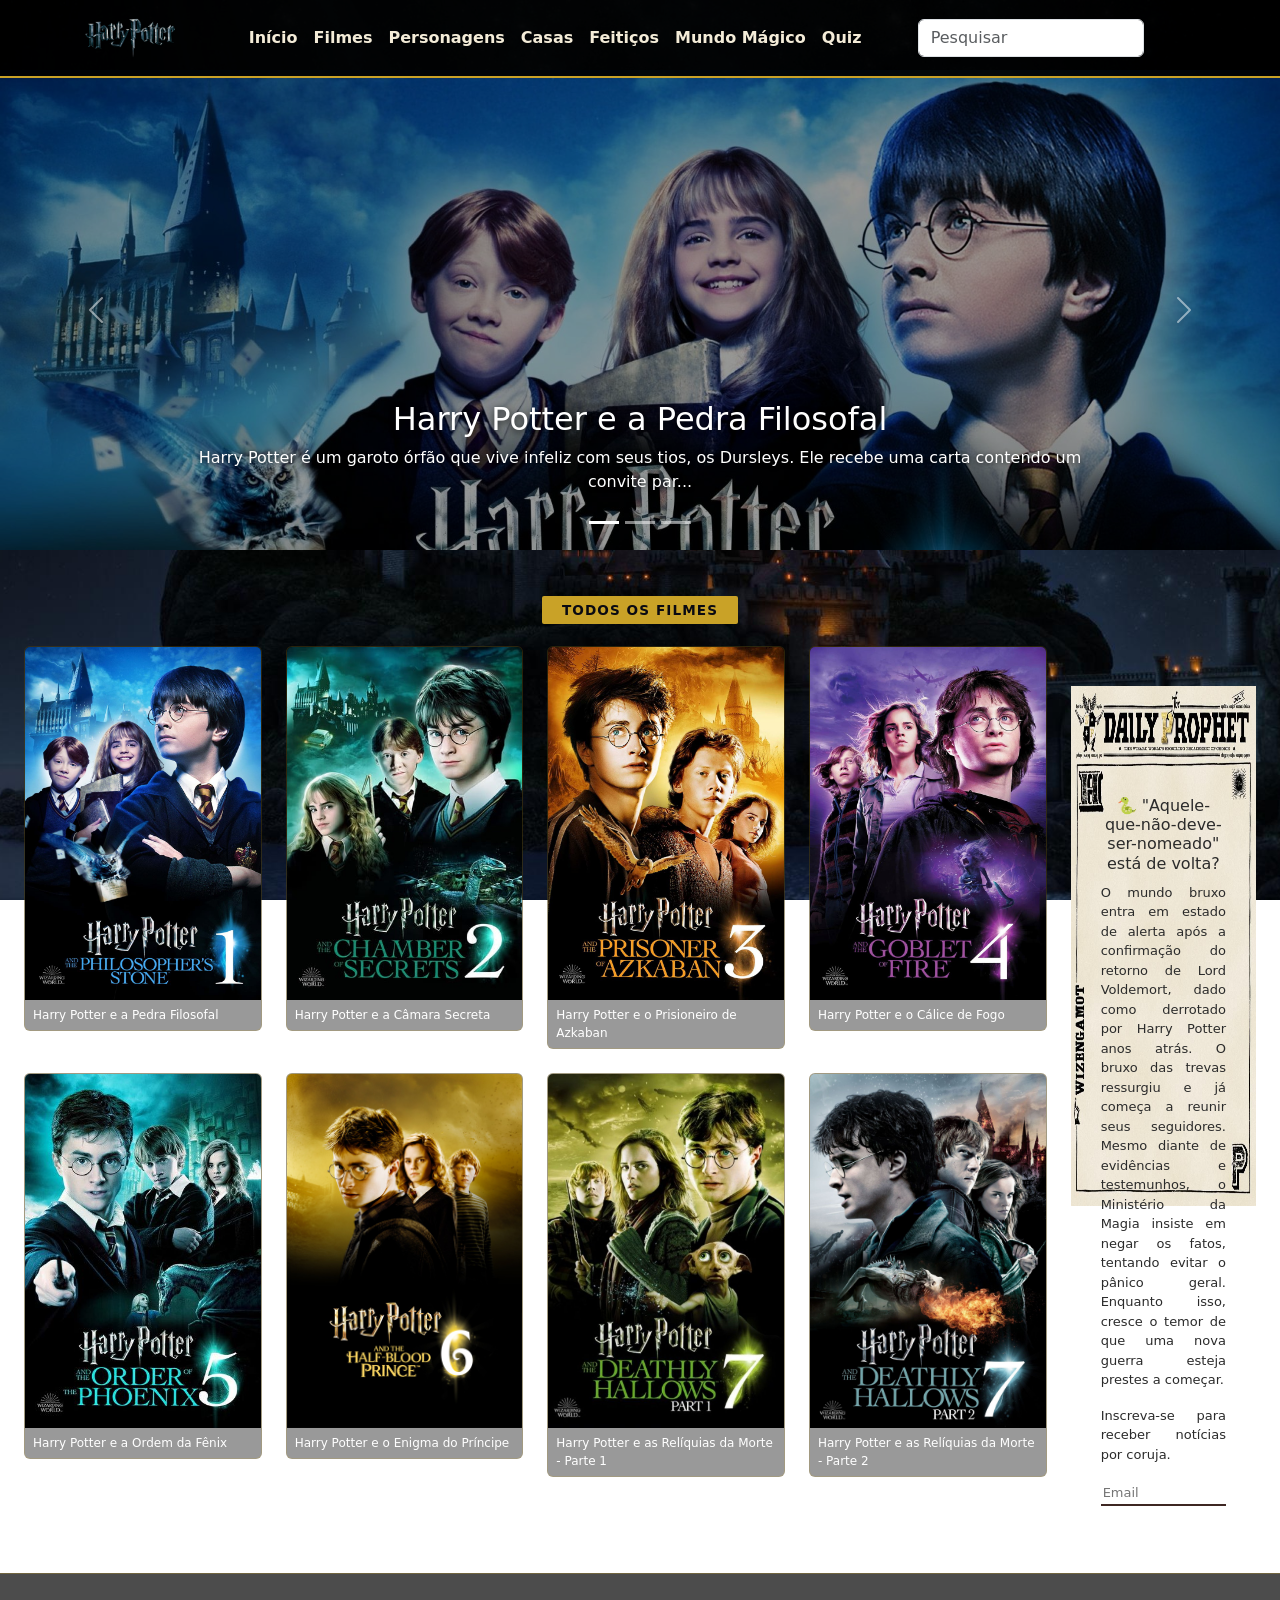
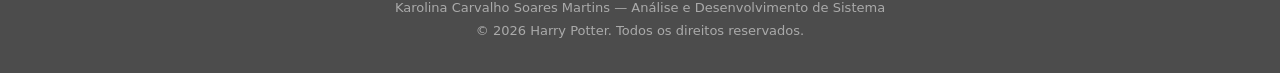
==== index.html @ fdc305bf "Cria estrutura inicial do site com HTML, CSS, JavaScript e db.json" ====
<!DOCTYPE html>
<html lang="pt-br">
<head>
    <meta charset="UTF-8">
    <meta name="viewport" content="width=device-width, initial-scale=1.0">
    <title>Harry Potter</title>
    <link href="https://cdn.jsdelivr.net/npm/bootstrap@5.3.0/dist/css/bootstrap.min.css" rel="stylesheet">
    <link rel="stylesheet" href="/style.css">
</head>
<body>

    <header>
        <nav class="navbar navbar-expand-lg fixed-top cabecalho">
            <div class="container">
                <a class="navbar-brand" href="#">
                    <img src="imgs/HP-logo.png" alt="Harry Potter" height="50px">
                </a>
                <button class="navbar-toggler" type="button" data-bs-toggle="collapse" data-bs-target="#navbarNav">
                    <span class="navbar-toggler-icon"></span>
                </button>
                <div class="collapse navbar-collapse justify-content-center" id="navbarNav">
                    <div class="navbar-nav">
                        <a class="nav-link cabecalhocor" href="#"><strong>Início</strong></a>
                        <a class="nav-link cabecalhocor" href="#filmes"><strong>Filmes</strong></a>
                        <a class="nav-link cabecalhocor" href="#"><strong>Personagens</strong></a>
                        <a class="nav-link cabecalhocor" href="#"><strong>Casas</strong></a>
                        <a class="nav-link cabecalhocor" href="#"><strong>Feitiços</strong></a>
                        <a class="nav-link cabecalhocor" href="#"><strong>Mundo Mágico</strong></a>
                        <a class="nav-link cabecalhocor" href="#"><strong>Quiz</strong></a>
                    </div>
                    <form class="d-flex ms-5" role="search">
                        <input class="form-control me-2" type="search" placeholder="Pesquisar">
                    </form>
                </div>
            </div>
        </nav>
    </header>

    <main class="main-content">

        <!-- CARROSSEL HERO -->
        <div id="heroCarrossel" class="carousel slide hero-banner" data-bs-ride="carousel" data-bs-interval="4000">
            <div class="carousel-indicators" id="carrosselIndicadores"></div>
            <div class="carousel-inner h-100" id="carrosselInner"></div>
            <button class="carousel-control-prev" type="button" data-bs-target="#heroCarrossel" data-bs-slide="prev">
                <span class="carousel-control-prev-icon"></span>
            </button>
            <button class="carousel-control-next" type="button" data-bs-target="#heroCarrossel" data-bs-slide="next">
                <span class="carousel-control-next-icon"></span>
            </button>
        </div>

        <!-- GRID DE FILMES + PROFETA DIÁRIO -->
        <section class="container-fluid py-5 px-4" id="filmes">
            <div class="text-center mb-4">
                <span class="filmes-tag">Todos os Filmes</span>
            </div>
            <div class="row">
                <div class="col-lg-10">
                    <div class="row g-4" id="listaFilmes"></div>
                </div>
                <div class="col-lg-2 mt-5 mt-lg-0">
                    <div class="profeta-diario">
                        <h3>🐍 "Aquele-que-não-deve-ser-nomeado" está de volta?</h3>
                        <p>O mundo bruxo entra em estado de alerta após a confirmação do retorno de Lord Voldemort, dado como derrotado por Harry Potter anos atrás. O bruxo das trevas ressurgiu e já começa a reunir seus seguidores. Mesmo diante de evidências e testemunhos, o Ministério da Magia insiste em negar os fatos, tentando evitar o pânico geral. Enquanto isso, cresce o temor de que uma nova guerra esteja prestes a começar.</p>
                        <p>Inscreva-se para receber notícias por coruja.</p>
                        <input type="email" placeholder="Email">
                    </div>
                </div>
            </div>
        </section>

    </main>

    <!-- FOOTER -->
    <footer class="rodape mt-5 py-4 text-center">
        <p id="footerAutora" class="mb-1"></p>
        <p class="mb-2">© 2026 Harry Potter. Todos os direitos reservados.</p>
    </footer>

    <script src="https://cdn.jsdelivr.net/npm/bootstrap@5.3.0/dist/js/bootstrap.bundle.min.js"></script>
    <script src="/script.js"></script>
</body>
</html>
---- style.css ----
/* ============================================
   HARRY POTTER - Styles (baseado no Despolariza!)
   ============================================ */

body {
    margin: 0;
    background-image: url(../imgs/fundo-site2.jpg);
    background-size: cover;
    background-position: center;
    background-attachment: fixed;
}

/* ── Navbar ── */
.cabecalho {
    background-color: rgba(0, 0, 0, 0.92) !important;
    border-bottom: 2px solid #c9a227;
}
.cabecalhocor { color: #f4ecd8 !important; }
.cabecalhocor:hover { color: #c9a227 !important; }

.main-content { padding-top: 70px; }

/* ── Hero Carrossel ── */
.hero-banner { height: 480px; }

.hero-img {
    width: 100%;
    height: 480px;
    object-fit: cover;
    object-position: center top;
    filter: brightness(0.6);
}

.hero-caption h2 { text-shadow: 0 2px 6px rgba(0,0,0,0.7); }
.hero-caption p  { text-shadow: 0 1px 4px rgba(0,0,0,0.7); }

.slide-link { text-decoration: none; color: #fff; }
.slide-link:hover h2 { text-decoration: underline; color: #c9a227; }

/* ── Tag Filmes ── */
.filmes-tag {
    background-color: #c9a227;
    color: #0a0a12;
    font-size: 0.85rem;
    font-weight: 700;
    letter-spacing: 0.08em;
    text-transform: uppercase;
    padding: 6px 20px;
    border-radius: 2px;
}

/* ── Cards dos Filmes ── */
.filme-card {
    text-decoration: none;
    display: block;
    color: #fff;
    border: 1px solid rgba(201,162,39,0.2);
    border-radius: 6px;
    overflow: hidden;
    transition: transform 0.25s ease, box-shadow 0.25s ease, border-color 0.25s ease;
    background: rgba(0,0,0,0.4);
}
.filme-card:hover {
    transform: translateY(-5px);
    box-shadow: 0 10px 28px rgba(201,162,39,0.2);
    border-color: #c9a227;
    color: #c9a227;
}
.filme-card img {
    width: 100%;
    aspect-ratio: 2/3;
    object-fit: cover;
    display: block;
    transition: transform 0.4s ease;
}
.filme-card:hover img { transform: scale(1.04); }
.filme-card p {
    font-size: 12px;
    margin: 6px 8px;
    color: #fff;
}
.filme-card:hover p { color: #c9a227; }

/* ── Profeta Diário ── */
.profeta-diario {
    width: 100%;
    height: 520px;
    padding: 110px 30px 20px;
    background-image: url(../imgs/profeta_diario.jpg);
    background-size: 100% 100%;
    margin-top: 40px;
}
.profeta-diario h3 {
    text-align: center;
    font-size: 16px;
    color: #2b2b2b;
    margin-bottom: 10px;
}
.profeta-diario p {
    font-size: 13px;
    color: #2b2b2b;
    text-align: justify;
}
.profeta-diario input {
    width: 100%;
    border: none;
    border-bottom: 2px solid #3e2723;
    background: transparent;
    outline: none;
    font-size: 13px;
}

/* ── Footer ── */
.rodape {
    color: #aaa;
    border-top: 1px solid rgba(201,162,39,0.3);
    font-size: 13px;
    background: rgba(0,0,0,0.7);
}

/* ── Responsivo ── */
@media (max-width: 767px) {
    .hero-banner { height: 280px; }
    .hero-img    { height: 280px; }
}
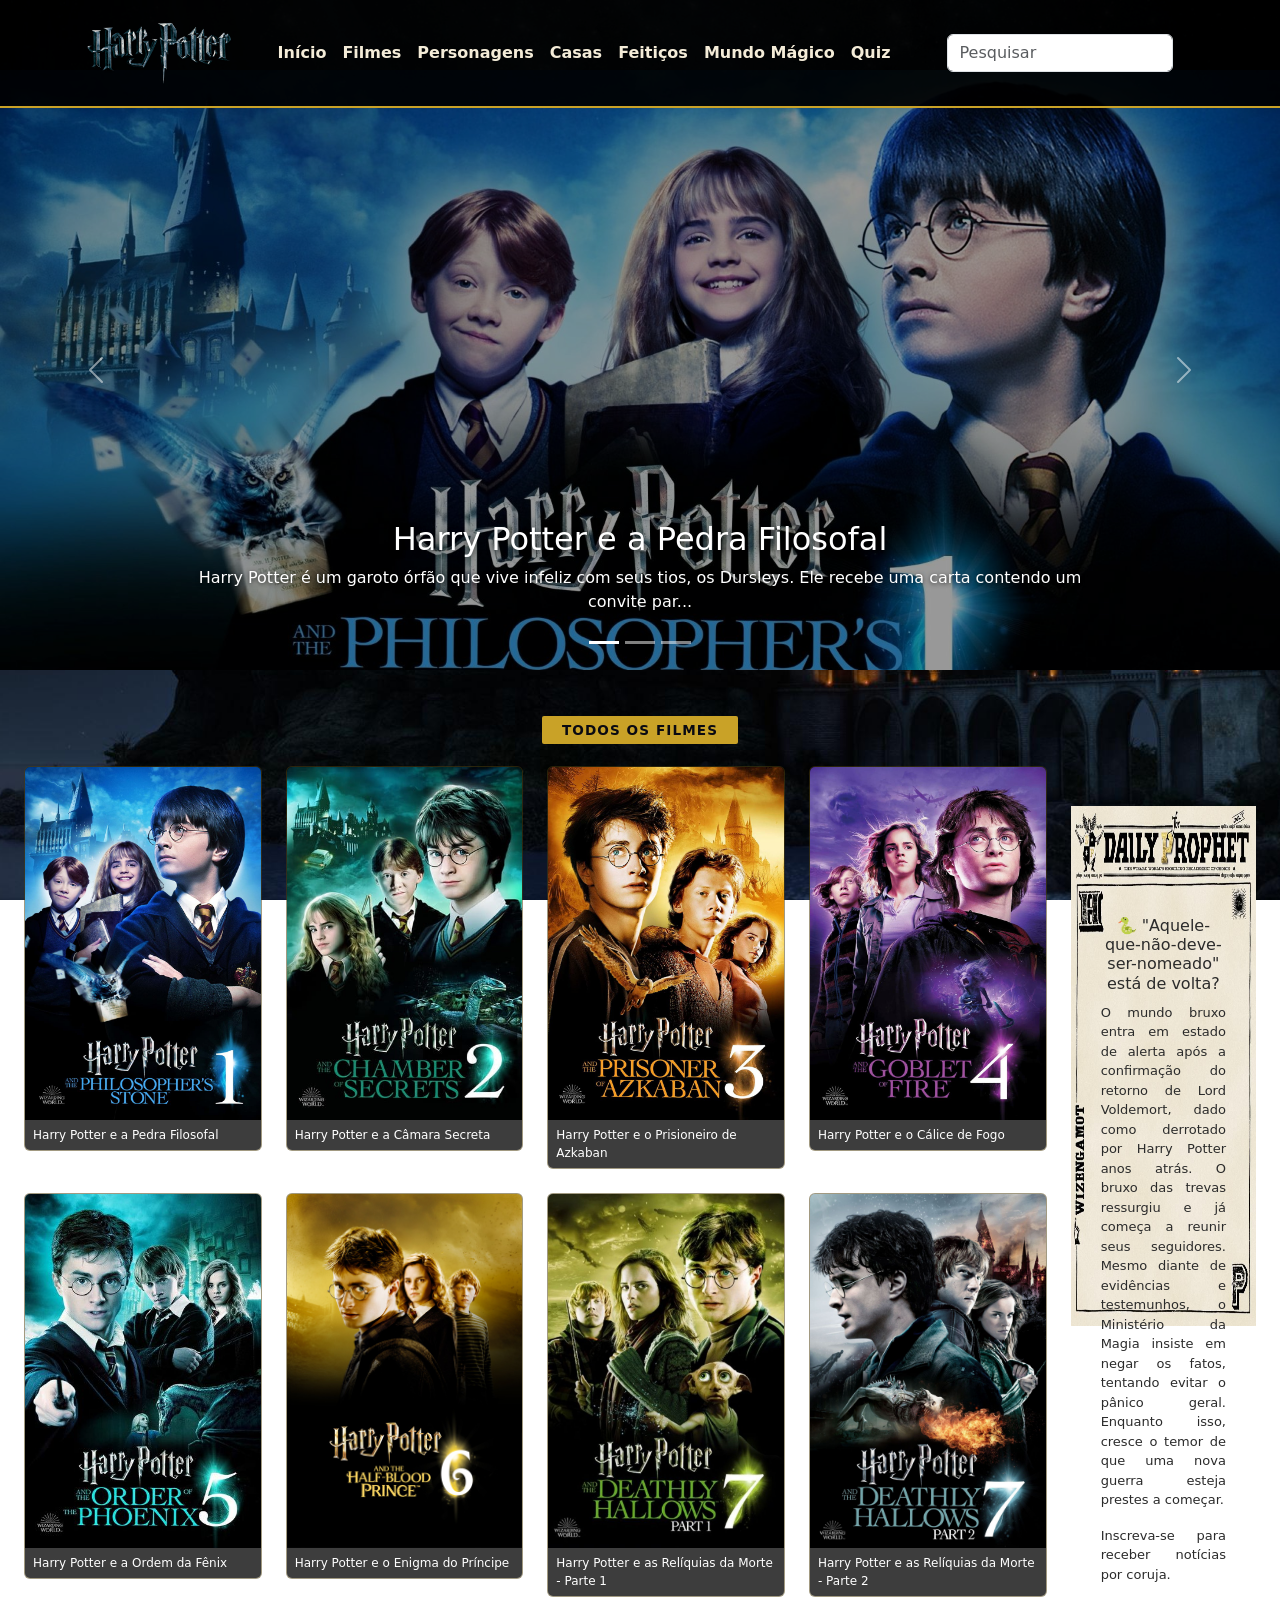
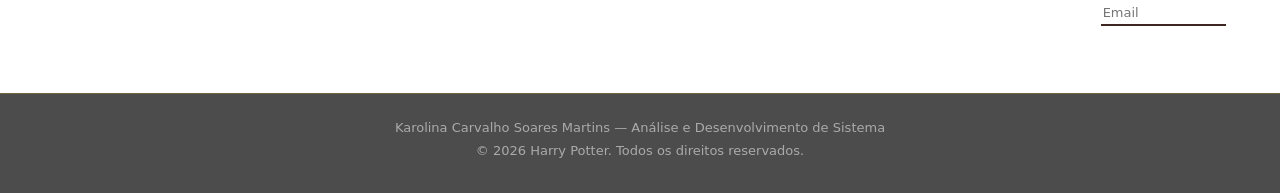
==== commit b3897d42: "Atualizações na página de detalhes e nos dados do projeto" ====
--- a/index.html
+++ b/index.html
@@ -5,7 +5,7 @@
     <meta name="viewport" content="width=device-width, initial-scale=1.0">
     <title>Harry Potter</title>
     <link href="https://cdn.jsdelivr.net/npm/bootstrap@5.3.0/dist/css/bootstrap.min.css" rel="stylesheet">
-    <link rel="stylesheet" href="/style.css">
+    <link rel="stylesheet" href="/css/style.css">
 </head>
 <body>
 
@@ -13,7 +13,7 @@
         <nav class="navbar navbar-expand-lg fixed-top cabecalho">
             <div class="container">
                 <a class="navbar-brand" href="#">
-                    <img src="imgs/HP-logo.png" alt="Harry Potter" height="50px">
+                    <img src="/imgs/HP-logo.png" alt="Harry Potter" height="80px">
                 </a>
                 <button class="navbar-toggler" type="button" data-bs-toggle="collapse" data-bs-target="#navbarNav">
                     <span class="navbar-toggler-icon"></span>
@@ -79,6 +79,6 @@
     </footer>
 
     <script src="https://cdn.jsdelivr.net/npm/bootstrap@5.3.0/dist/js/bootstrap.bundle.min.js"></script>
-    <script src="/script.js"></script>
+    <script src="/js/script.js"></script>
 </body>
 </html>
--- a/css/style.css
+++ b/css/style.css
@@ -0,0 +1,124 @@
+body {
+    margin: 0;
+    background-image: url(../imgs/fundo-site2.jpg);
+    background-size: cover;
+    background-position: center;
+    background-attachment: fixed;
+}
+
+/* ── Navbar ── */
+.cabecalho {
+    background-color: rgba(0, 0, 0, 0.92) !important;
+    border-bottom: 2px solid #c9a227;
+}
+.cabecalhocor { color: #f4ecd8 !important; }
+.cabecalhocor:hover { color: #c9a227 !important; }
+
+.main-content { padding-top: 70px; }
+
+/* ── Hero Carrossel ── */
+.hero-banner { height: 600px; }
+
+.hero-img {
+    width: 100%;
+    height: 600px;
+    object-fit: cover;
+    object-position: center top;
+    filter: brightness(0.6);
+}
+
+.hero-caption h2 { text-shadow: 0 2px 6px rgba(0,0,0,0.7); }
+.hero-caption p  { text-shadow: 0 1px 4px rgba(0,0,0,0.7); }
+
+.slide-link { text-decoration: none; color: #fff; }
+.slide-link:hover h2 { text-decoration: underline; color: #c9a227; }
+
+/* ── Tag Filmes ── */
+.filmes-tag {
+    background-color: #c9a227;
+    color: #0a0a12;
+    font-size: 0.85rem;
+    font-weight: 700;
+    letter-spacing: 0.08em;
+    text-transform: uppercase;
+    padding: 6px 20px;
+    border-radius: 2px;
+}
+
+/* ── Cards dos Filmes ── */
+.filme-card {
+    text-decoration: none;
+    display: block;
+    color: #fff;
+    border: 1px solid rgba(201,162,39,0.2);
+    border-radius: 6px;
+    overflow: hidden;
+    transition: transform 0.25s ease, box-shadow 0.25s ease, border-color 0.25s ease;
+    background: rgba(0,0,0,0.4);
+}
+.filme-card:hover {
+    transform: translateY(-5px);
+    box-shadow: 0 10px 28px rgba(201,162,39,0.2);
+    border-color: #c9a227;
+    color: #c9a227;
+}
+.filme-card img {
+    margin-bottom: 0 !important;
+    width: 100%;
+    aspect-ratio: 2/3;
+    object-fit: cover;
+    display: block;
+    transition: transform 0.4s ease;
+}
+.filme-card:hover img { transform: scale(1.04); }
+.filme-card p {
+    font-size: 12px;
+    margin: 0;
+    padding: 6px 8px;
+    color: #fff;
+    background: rgba(0,0,0,0.6);
+}
+.filme-card:hover p { color: #c9a227; }
+
+/* ── Profeta Diário ── */
+.profeta-diario {
+    width: 100%;
+    height: 520px;
+    padding: 110px 30px 20px;
+    background-image: url(../imgs/profeta_diario.jpg);
+    background-size: 100% 100%;
+    margin-top: 40px;
+}
+.profeta-diario h3 {
+    text-align: center;
+    font-size: 16px;
+    color: #2b2b2b;
+    margin-bottom: 10px;
+}
+.profeta-diario p {
+    font-size: 13px;
+    color: #2b2b2b;
+    text-align: justify;
+}
+.profeta-diario input {
+    width: 100%;
+    border: none;
+    border-bottom: 2px solid #3e2723;
+    background: transparent;
+    outline: none;
+    font-size: 13px;
+}
+
+/* ── Footer ── */
+.rodape {
+    color: #aaa;
+    border-top: 1px solid rgba(201,162,39,0.3);
+    font-size: 13px;
+    background: rgba(0,0,0,0.7);
+}
+
+/* ── Responsivo ── */
+@media (max-width: 767px) {
+    .hero-banner { height: 280px; }
+    .hero-img    { height: 280px; }
+}
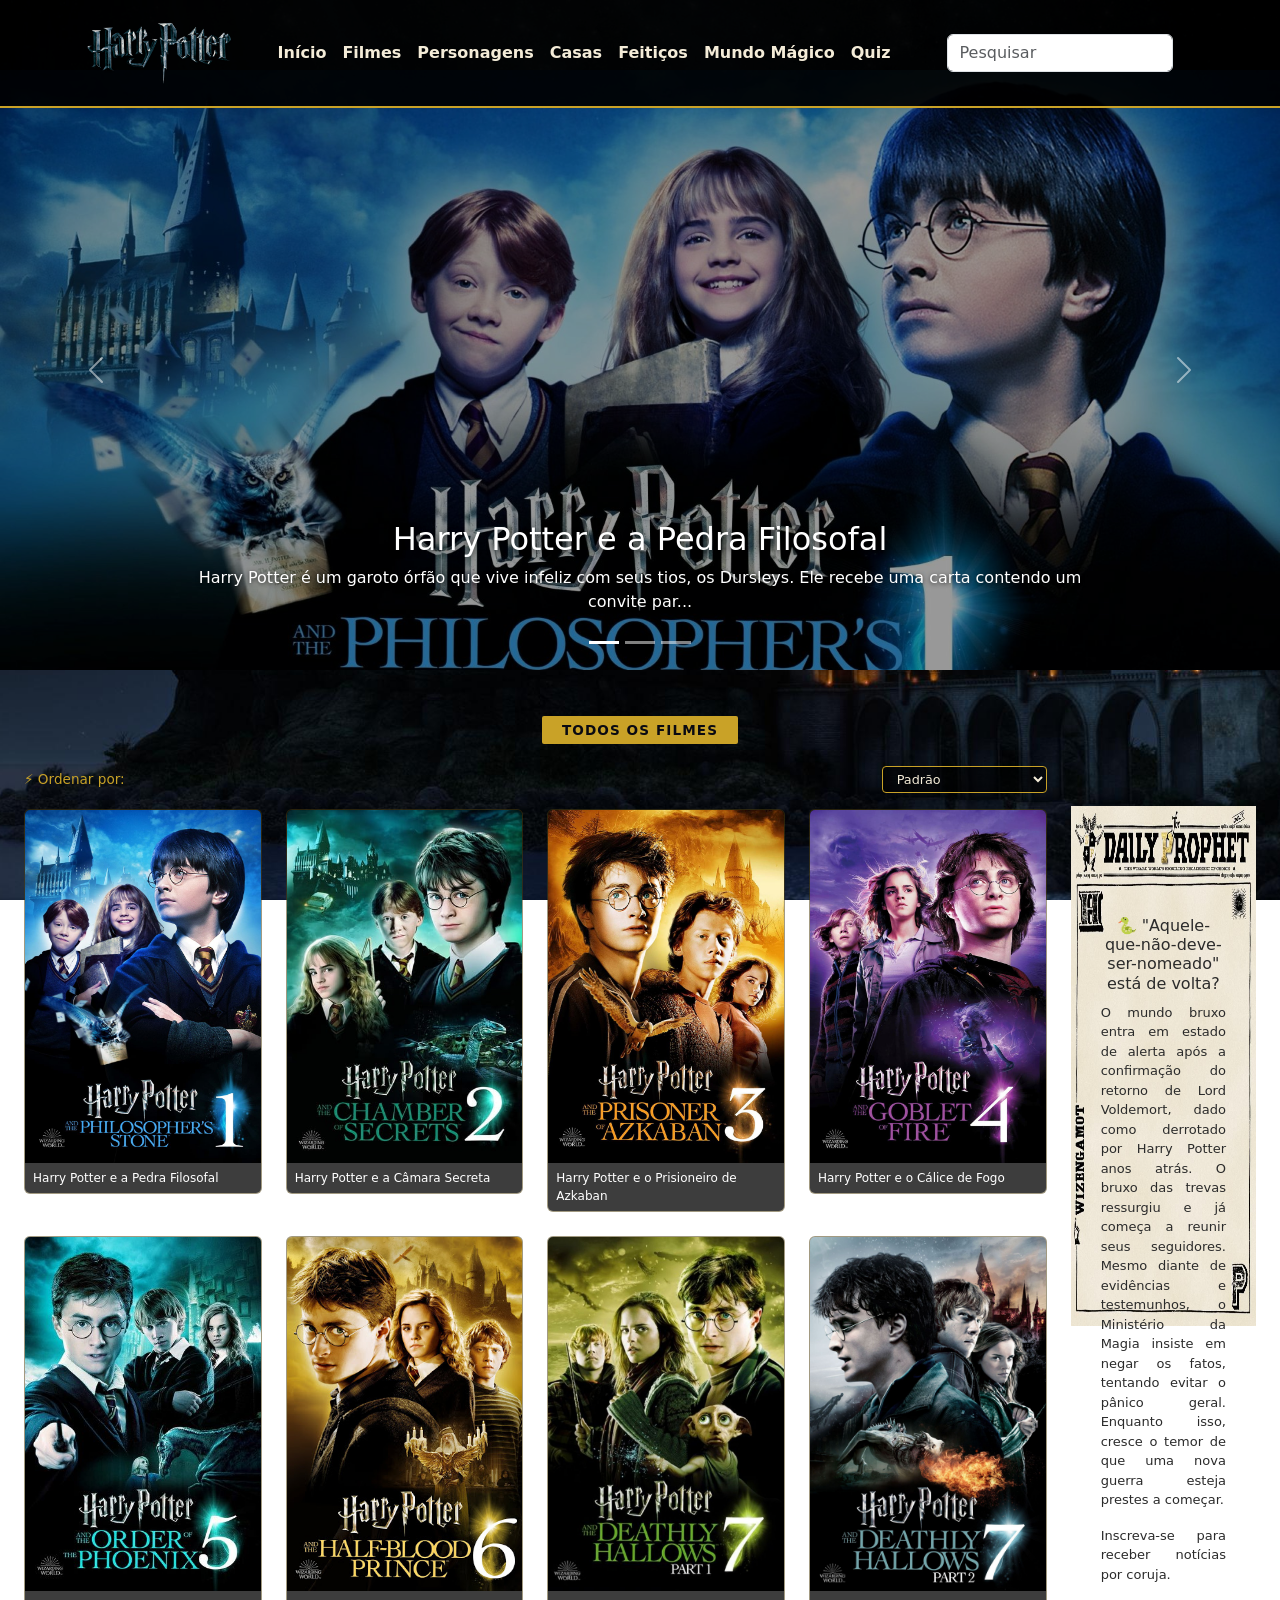
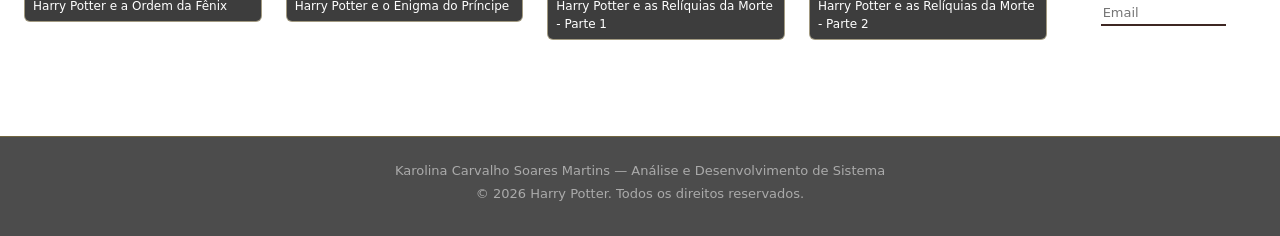
==== commit 02771f4c: "adiciona pesquisa, ordenacao e animacao nos cards" ====
--- a/index.html
+++ b/index.html
@@ -5,7 +5,7 @@
     <meta name="viewport" content="width=device-width, initial-scale=1.0">
     <title>Harry Potter</title>
     <link href="https://cdn.jsdelivr.net/npm/bootstrap@5.3.0/dist/css/bootstrap.min.css" rel="stylesheet">
-    <link rel="stylesheet" href="/css/style.css">
+    <link rel="stylesheet" href="css/style.css">
 </head>
 <body>
 
@@ -13,7 +13,7 @@
         <nav class="navbar navbar-expand-lg fixed-top cabecalho">
             <div class="container">
                 <a class="navbar-brand" href="#">
-                    <img src="/imgs/HP-logo.png" alt="Harry Potter" height="80px">
+                    <img src="imgs/HP-logo.png" alt="Harry Potter" height="80px">
                 </a>
                 <button class="navbar-toggler" type="button" data-bs-toggle="collapse" data-bs-target="#navbarNav">
                     <span class="navbar-toggler-icon"></span>
@@ -38,7 +38,6 @@
 
     <main class="main-content">
 
-        <!-- CARROSSEL HERO -->
         <div id="heroCarrossel" class="carousel slide hero-banner" data-bs-ride="carousel" data-bs-interval="4000">
             <div class="carousel-indicators" id="carrosselIndicadores"></div>
             <div class="carousel-inner h-100" id="carrosselInner"></div>
@@ -50,13 +49,22 @@
             </button>
         </div>
 
-        <!-- GRID DE FILMES + PROFETA DIÁRIO -->
         <section class="container-fluid py-5 px-4" id="filmes">
             <div class="text-center mb-4">
                 <span class="filmes-tag">Todos os Filmes</span>
             </div>
             <div class="row">
                 <div class="col-lg-10">
+                    <div class="d-flex justify-content-between align-items-center mb-3">
+                        <span style="color:#c9a227; font-size:0.85rem;">⚡ Ordenar por:</span>
+                        <select id="ordenacao" class="select-ordenacao">
+                            <option value="">Padrão</option>
+                            <option value="ano-asc">Ano (mais antigo)</option>
+                            <option value="ano-desc">Ano (mais recente)</option>
+                            <option value="az">Título (A-Z)</option>
+                            <option value="za">Título (Z-A)</option>
+                        </select>
+                    </div>
                     <div class="row g-4" id="listaFilmes"></div>
                 </div>
                 <div class="col-lg-2 mt-5 mt-lg-0">
@@ -72,13 +80,13 @@
 
     </main>
 
-    <!-- FOOTER -->
     <footer class="rodape mt-5 py-4 text-center">
         <p id="footerAutora" class="mb-1"></p>
         <p class="mb-2">© 2026 Harry Potter. Todos os direitos reservados.</p>
     </footer>
 
     <script src="https://cdn.jsdelivr.net/npm/bootstrap@5.3.0/dist/js/bootstrap.bundle.min.js"></script>
-    <script src="/js/script.js"></script>
+    <script src="js/script.js"></script>
+<button id="btnTopo" class="btn-topo" title="Voltar ao topo"></button>
 </body>
 </html>
--- a/css/style.css
+++ b/css/style.css
@@ -6,7 +6,6 @@
     background-attachment: fixed;
 }
 
-/* ── Navbar ── */
 .cabecalho {
     background-color: rgba(0, 0, 0, 0.92) !important;
     border-bottom: 2px solid #c9a227;
@@ -16,7 +15,6 @@
 
 .main-content { padding-top: 70px; }
 
-/* ── Hero Carrossel ── */
 .hero-banner { height: 600px; }
 
 .hero-img {
@@ -33,7 +31,6 @@
 .slide-link { text-decoration: none; color: #fff; }
 .slide-link:hover h2 { text-decoration: underline; color: #c9a227; }
 
-/* ── Tag Filmes ── */
 .filmes-tag {
     background-color: #c9a227;
     color: #0a0a12;
@@ -45,7 +42,6 @@
     border-radius: 2px;
 }
 
-/* ── Cards dos Filmes ── */
 .filme-card {
     text-decoration: none;
     display: block;
@@ -80,7 +76,6 @@
 }
 .filme-card:hover p { color: #c9a227; }
 
-/* ── Profeta Diário ── */
 .profeta-diario {
     width: 100%;
     height: 520px;
@@ -109,7 +104,6 @@
     font-size: 13px;
 }
 
-/* ── Footer ── */
 .rodape {
     color: #aaa;
     border-top: 1px solid rgba(201,162,39,0.3);
@@ -117,8 +111,80 @@
     background: rgba(0,0,0,0.7);
 }
 
-/* ── Responsivo ── */
 @media (max-width: 767px) {
     .hero-banner { height: 280px; }
     .hero-img    { height: 280px; }
+}
+
+.select-ordenacao {
+    background: rgba(0,0,0,0.6);
+    border: 1px solid #c9a227;
+    color: #f4ecd8;
+    font-size: 0.8rem;
+    padding: 4px 10px;
+    border-radius: 4px;
+    outline: none;
+    cursor: pointer;
+}
+.select-ordenacao option {
+    background: #0a0a12;
+    color: #f4ecd8;
+}
+
+.btn-topo {
+    position: fixed;
+    bottom: 30px;
+    right: 30px;
+    background: rgba(10, 5, 20, 0.92);
+    border: 1px solid #c9a227;
+    border-radius: 4px;
+    width: 44px;
+    height: 44px;
+    cursor: pointer;
+    box-shadow: 0 0 12px rgba(201,162,39,0.4), 0 4px 16px rgba(0,0,0,0.7);
+    opacity: 0;
+    visibility: hidden;
+    transition: opacity 0.3s, transform 0.3s, box-shadow 0.3s;
+    z-index: 999;
+    display: flex;
+    align-items: center;
+    justify-content: center;
+}
+.btn-topo::before {
+    content: '';
+    display: block;
+    width: 14px;
+    height: 14px;
+    border-left: 2px solid #c9a227;
+    border-top: 2px solid #c9a227;
+    transform: rotate(45deg) translateY(3px);
+    transition: border-color 0.2s;
+}
+.btn-topo.visivel {
+    opacity: 1;
+    visibility: visible;
+}
+.btn-topo:hover {
+    background: rgba(201,162,39,0.15);
+    box-shadow: 0 0 24px rgba(201,162,39,0.7), 0 4px 20px rgba(0,0,0,0.8);
+    transform: translateY(-3px);
+}
+.btn-topo:hover::before {
+    border-color: #e8c96b;
+}
+
+@keyframes fadeSubir {
+    from {
+        opacity: 0;
+        transform: translateY(24px);
+    }
+    to {
+        opacity: 1;
+        transform: translateY(0);
+    }
+}
+
+.filme-card-animar {
+    opacity: 0;
+    animation: fadeSubir 0.5s ease forwards;
 }
